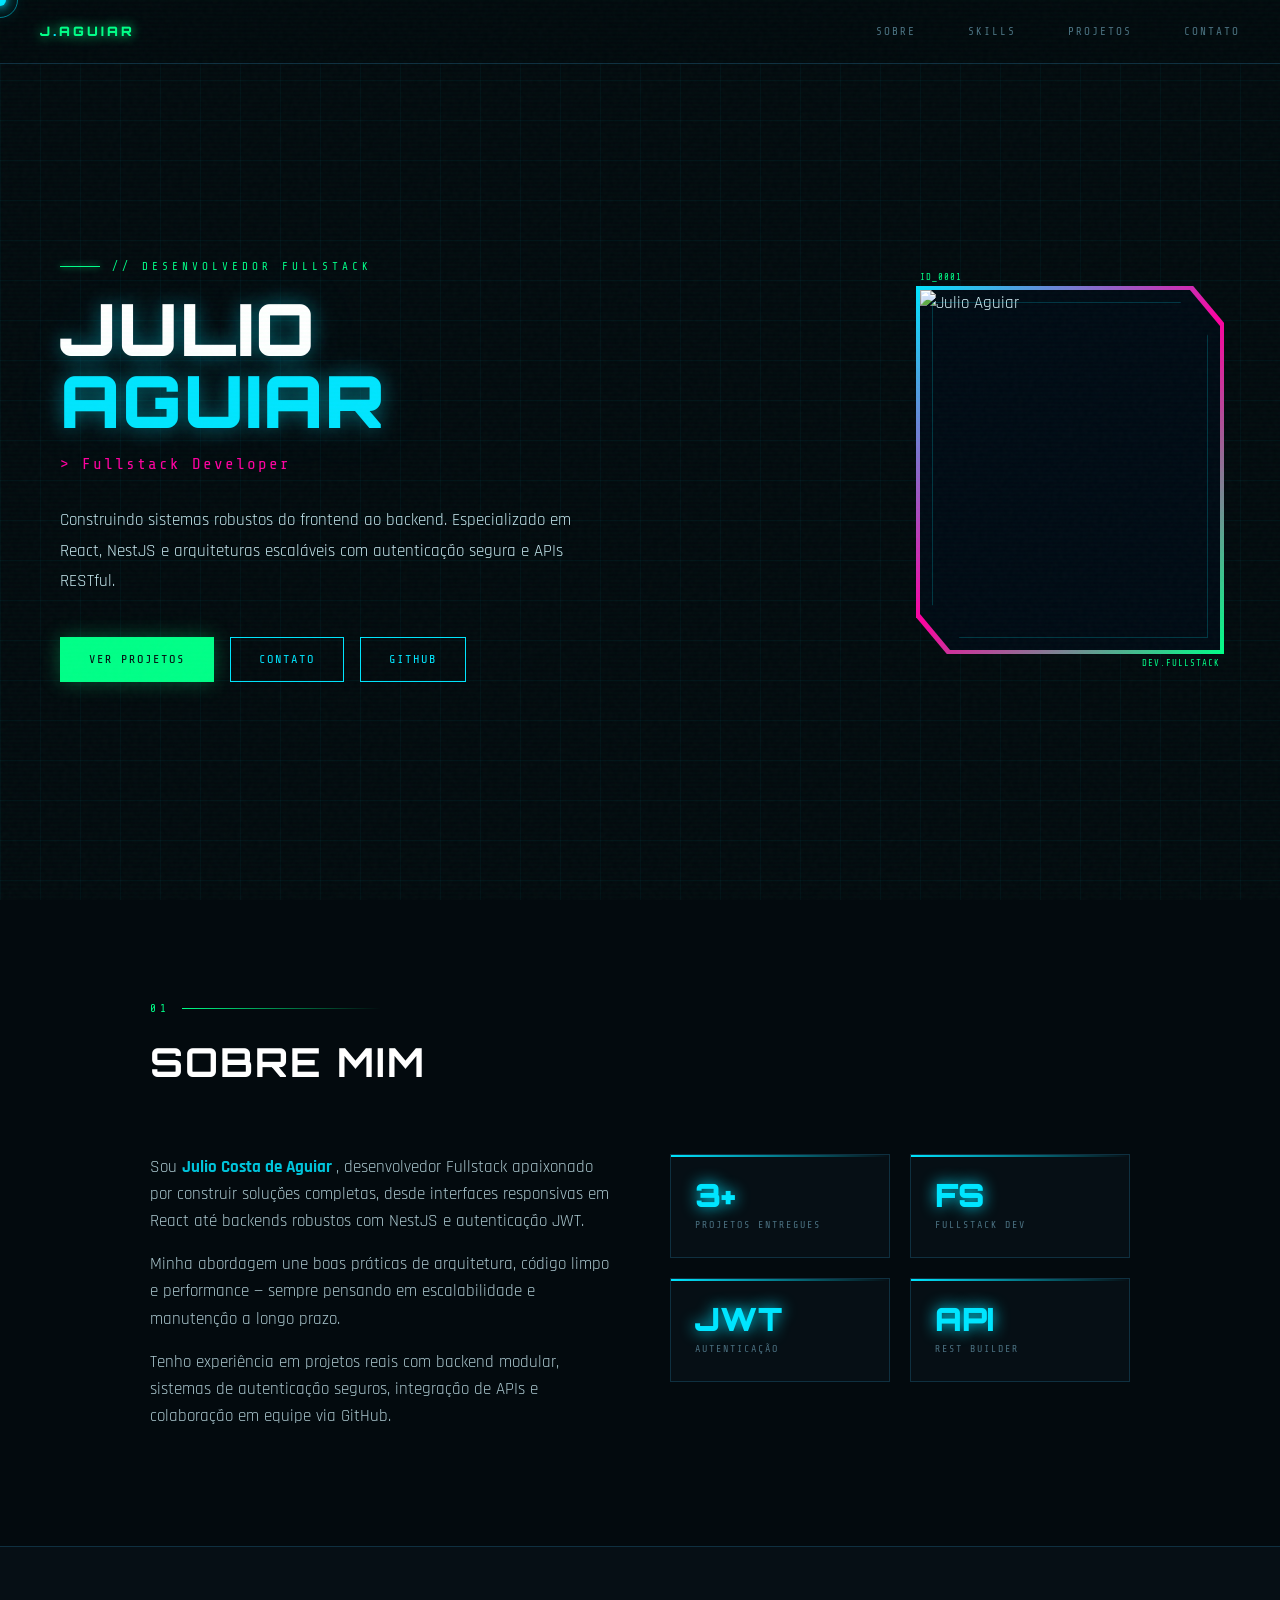
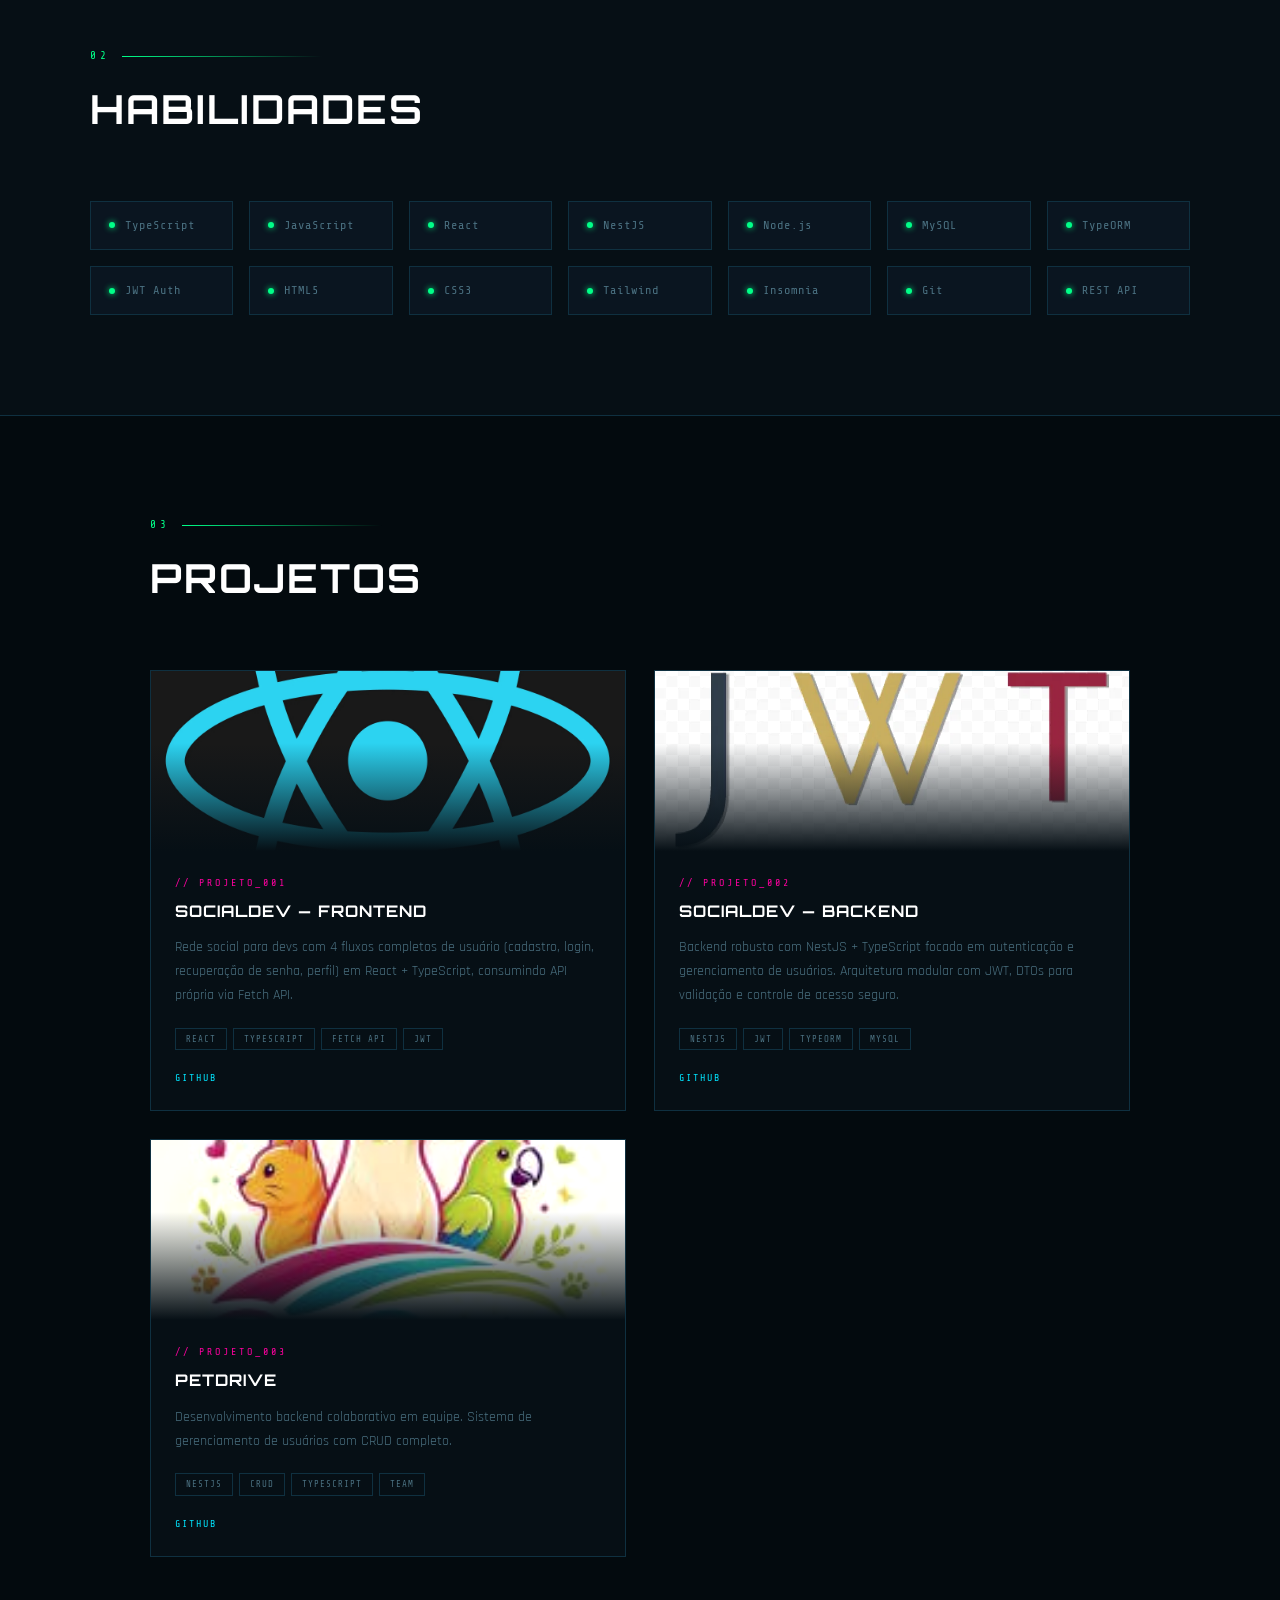
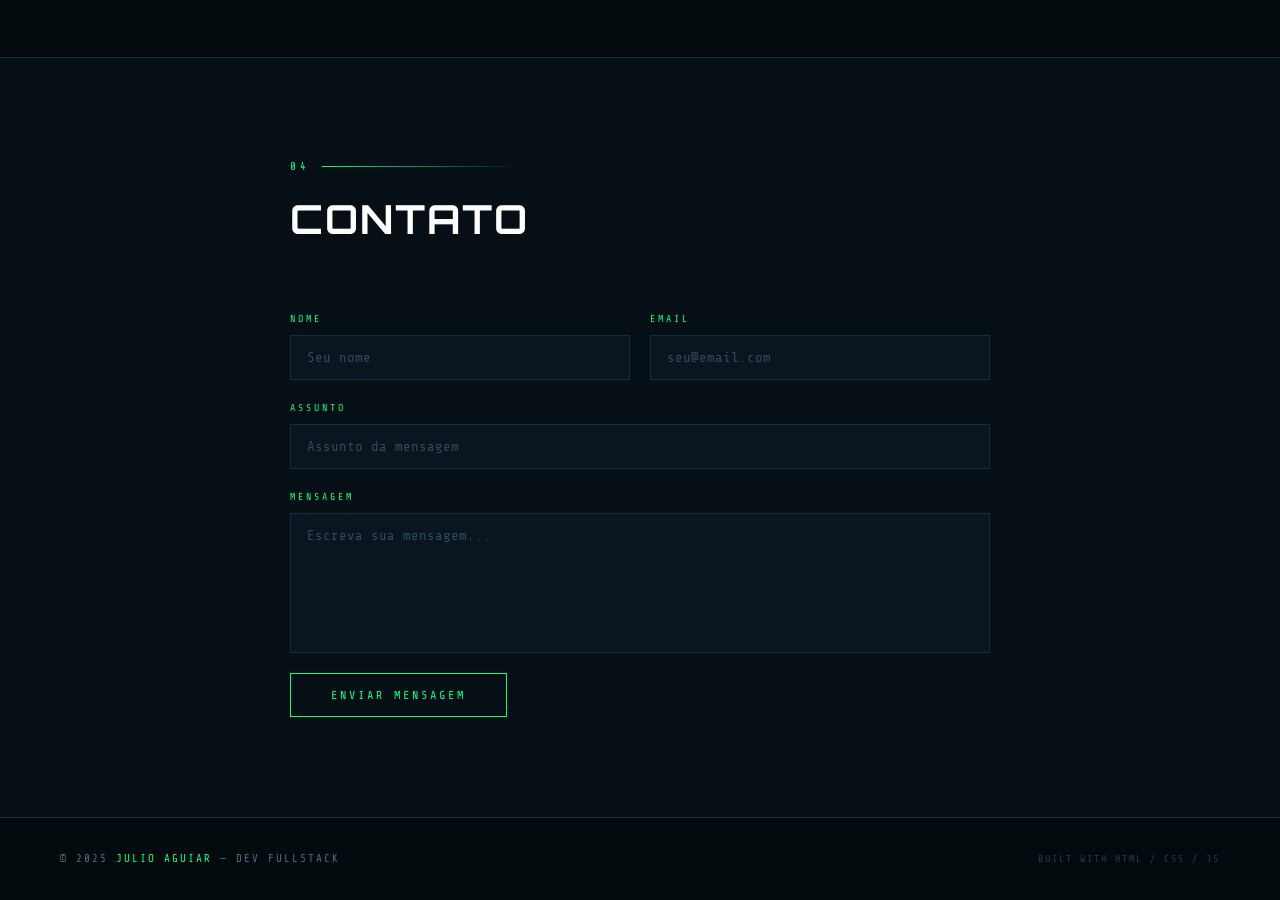
==== index.html @ 449b6cb3 "portfolio" ====
<!DOCTYPE html>
<html lang="pt-BR">
<head>
  <meta charset="UTF-8"/>
  <meta name="viewport" content="width=device-width, initial-scale=1.0"/>
  <title>Julio Aguiar | Dev Fullstack</title>

  <link href="https://fonts.googleapis.com/css2?family=Share+Tech+Mono&family=Orbitron:wght@400;700;900&family=Rajdhani:wght@300;400;600;700&display=swap" rel="stylesheet"/>

  <link rel="stylesheet" href="assets/css/style.css"/>
</head>

<body>

  <div class="noise-bg"></div>
  <div class="cursor" id="cursor"></div>
  <div class="cursor-ring" id="cursorRing"></div>

  <nav>
    <div class="nav-logo">J<span>.</span>AGUIAR</div>

    <div class="nav-links">
      <a href="#sobre">Sobre</a>
        <a href="#habilidades">Skills</a>
      <a href="#projetos">Projetos</a>
      <a href="#contato">Contato</a>
    </div>
  </nav>

        <section id="hero">
    <div class="hero-content">
  
         <div class="hero-tag fade-in fade-in-delay-1">
        <span>// Desenvolvedor Fullstack</span>
      </div>

      <h1 class="hero-name fade-in fade-in-delay-2">
        JULIO<span class="accent glitch">AGUIAR</span>
      </h1>

      <p class="hero-role fade-in fade-in-delay-3">
        Fullstack Developer
      </p>
 
         <p class="hero-desc fade-in fade-in-delay-4">
        Construindo sistemas robustos do frontend ao backend.
        Especializado em React, NestJS e arquiteturas escaláveis
        com autenticação segura e APIs RESTful.
      </p>

      <div class="hero-btns fade-in fade-in-delay-4">
        <a href="#projetos" class="btn btn-primary">Ver Projetos</a>

        <a href="#contato" class="btn btn-outline">
          Contato
        </a>

        <a
          href="https://github.com/JulioAguiar-ux"
          target="_blank"
          class="btn btn-outline"
        >
          GitHub
        </a>
      </div>
    </div>

    <div class="hero-photo float fade-in fade-in-delay-3">

      <span class="photo-corner tl">ID_0001</span>

      <img
        src="assets/img/julio IA.png"
        alt="Julio Aguiar"
        onerror="this.style.background='var(--bg3)';this.style.display='block'"
      />

      <span class="photo-corner br">DEV.FULLSTACK</span>

    </div>
  </section>

  <section id="sobre">

    <div class="section-header">
      <p class="section-label">01</p>
      <h2 class="section-title">Sobre Mim</h2>
    </div>

    <div class="sobre-grid">

      <div class="sobre-text">

        <p>
          Sou
          <strong style="color:var(--cyan)">
            Julio Costa de Aguiar
          </strong>,
          desenvolvedor Fullstack apaixonado por construir
          soluções completas, desde interfaces responsivas
          em React até backends robustos com NestJS
          e autenticação JWT.
        </p>

        <p>
          Minha abordagem une boas práticas de arquitetura,
          código limpo e performance — sempre pensando em
          escalabilidade e manutenção a longo prazo.
        </p>

        <p>
          Tenho experiência em projetos reais com backend modular,
          sistemas de autenticação seguros, integração de APIs
          e colaboração em equipe via GitHub.
        </p>

          </div>

      <div class="sobre-stats">

        <div class="stat-card">
          <div class="stat-num">3+</div>
            <div class="stat-label">Projetos Entregues</div>
        </div>

        <div class="stat-card">
          <div class="stat-num">FS</div>
          <div class="stat-label">Fullstack Dev</div>
        </div>

        <div class="stat-card">
          <div class="stat-num">JWT</div>
          <div class="stat-label">Autenticação</div>
        </div>

        <div class="stat-card">
          <div class="stat-num">API</div>
          <div class="stat-label">REST Builder</div>
        </div>

      </div>
    </div>
  </section>

  <section id="habilidades">

    <div class="inner">

      <div class="section-header">
        <p class="section-label">02</p>
        <h2 class="section-title">Habilidades</h2>
      </div>

      <div class="skills-grid">

        <div class="skill-chip"><span class="skill-dot"></span>TypeScript</div>
        <div class="skill-chip"><span class="skill-dot"></span>JavaScript</div>
        <div class="skill-chip"><span class="skill-dot"></span>React</div>
        <div class="skill-chip"><span class="skill-dot"></span>NestJS</div>
        <div class="skill-chip"><span class="skill-dot"></span>Node.js</div>
        <div class="skill-chip"><span class="skill-dot"></span>MySQL</div>
        <div class="skill-chip"><span class="skill-dot"></span>TypeORM</div>
        <div class="skill-chip"><span class="skill-dot"></span>JWT Auth</div>
        <div class="skill-chip"><span class="skill-dot"></span>HTML5</div>
        <div class="skill-chip"><span class="skill-dot"></span>CSS3</div>
        <div class="skill-chip"><span class="skill-dot"></span>Tailwind</div>
        <div class="skill-chip"><span class="skill-dot"></span>Insomnia</div>
        <div class="skill-chip"><span class="skill-dot"></span>Git</div>
        <div class="skill-chip"><span class="skill-dot"></span>REST API</div>

      </div>
    </div>
  </section>

  <section id="projetos">

    <div class="section-header">
      <p class="section-label">03</p>
      <h2 class="section-title">Projetos</h2>
    </div>

    <div class="projects-grid">

      <div class="project-card">

        <div class="project-img">

          <img
            src="assets/img/react.webp"
            alt="SocialDev Frontend"
            onerror="this.parentElement.style.background='var(--bg3)'"
          />

          <div class="project-img-overlay"></div>
        </div>

        <div class="project-body">

          <div class="project-num">// PROJETO_001</div>

          <h3 class="project-title">
            SocialDev — Frontend
          </h3>

          <p class="project-desc">
            Rede social para devs com 4 fluxos completos
            de usuário (cadastro, login, recuperação de senha,
            perfil) em React + TypeScript, consumindo API
            própria via Fetch API.
          </p>

          <div class="project-tags">
            <span class="tag">React</span>
            <span class="tag">TypeScript</span>
            <span class="tag">Fetch API</span>
            <span class="tag">JWT</span>
          </div>

          <div class="project-links">

            <a
              href="https://github.com/JulioAguiar-ux/Social-Dev"
              target="_blank"
              class="project-link"
            >
              GitHub
            </a>

          </div>
        </div>
      </div>

      <div class="project-card">

        <div class="project-img">

          <img
            src="assets/img/jwt.webp"
            alt="SocialDev Backend"
            onerror="this.parentElement.style.background='var(--bg3)'"
          />

          <div class="project-img-overlay"></div>
        </div>

        <div class="project-body">

          <div class="project-num">// PROJETO_002</div>

          <h3 class="project-title">
            SocialDev — Backend
          </h3>

          <p class="project-desc">
            Backend robusto com NestJS + TypeScript focado
            em autenticação e gerenciamento de usuários.
            Arquitetura modular com JWT, DTOs para validação
            e controle de acesso seguro.
          </p>

          <div class="project-tags">
            <span class="tag">NestJS</span>
            <span class="tag">JWT</span>
            <span class="tag">TypeORM</span>
            <span class="tag">MySQL</span>
          </div>

          <div class="project-links">

            <a
              href="https://github.com/JulioAguiar-ux/usuario-auth-jwt-dto"
              target="_blank"
              class="project-link"
            >
              GitHub
            </a>

          </div>
        </div>
      </div>

      <div class="project-card">

        <div class="project-img">

          <img
            src="assets/img/petdrive.jpeg"
            alt="PetDrive"
            onerror="this.parentElement.style.background='var(--bg3)'"
          />

          <div class="project-img-overlay"></div>
        </div>

        <div class="project-body">

          <div class="project-num">// PROJETO_003</div>

          <h3 class="project-title">
            PetDrive
          </h3>

          <p class="project-desc">
            Desenvolvimento backend colaborativo em equipe.
            Sistema de gerenciamento de usuários com CRUD completo.
          </p>

          <div class="project-tags">
            <span class="tag">NestJS</span>
            <span class="tag">CRUD</span>
            <span class="tag">TypeScript</span>
            <span class="tag">Team</span>
          </div>

          <div class="project-links">

            <a
              href="https://github.com/PetDrive/PetDrive/"
              target="_blank"
              class="project-link"
            >
              GitHub
            </a>

          </div>
        </div>
      </div>

    </div>
  </section>

  <section id="contato">

    <div class="inner">

      <div class="section-header">
        <p class="section-label">04</p>
        <h2 class="section-title">Contato</h2>
      </div>

      <form
        class="contact-form"
        action="https://formsubmit.co/juliocostadeaguiar@gmail.com"
        method="POST"
      >

        <input
          type="hidden"
          name="_subject"
          value="Nova mensagem do portfólio!"
        />

        <input
          type="hidden"
          name="_next"
          value="https://JulioAguiar-ux.github.io/portfolio/success.html"
        />

        <input
          type="hidden"
          name="_captcha"
          value="false"
        />

        <div class="form-row">

          <div class="form-group">
            <label class="form-label" for="name">
              Nome
            </label>

            <input
              class="form-input"
              type="text"
              id="name"
              name="name"
              placeholder="Seu nome"
              required
            />
          </div>

          <div class="form-group">

            <label class="form-label" for="email">
              Email
            </label>

            <input
              class="form-input"
              type="email"
              id="email"
              name="email"
              placeholder="seu@email.com"
              required
            />

          </div>
        </div>

        <div class="form-group">

          <label class="form-label" for="subject">
            Assunto
          </label>

          <input
            class="form-input"
            type="text"
            id="subject"
            name="subject"
            placeholder="Assunto da mensagem"
            required
          />
        </div>

        <div class="form-group">

          <label class="form-label" for="message">
            Mensagem
          </label>

          <textarea
            class="form-textarea"
            id="message"
            name="message"
            placeholder="Escreva sua mensagem..."
            required
          ></textarea>

        </div>

        <button type="submit" class="btn-send">
          <span>Enviar Mensagem</span>
        </button>

      </form>

    </div>
  </section>

  <footer>

    <div class="footer-text">
      © 2025 <span>JULIO AGUIAR</span> — DEV FULLSTACK
    </div>

    <div class="footer-text" style="font-size:10px;opacity:0.5">
      BUILT WITH HTML / CSS / JS
    </div>

  </footer>

  <script src="assets/js/script.js"></script>

</body>
</html>
---- assets/css/style.css ----
:root {
  --bg: #030a0e;
  --bg2: #060f15;
  --bg3: #0a1520;
  --green: #00ff88;
  --cyan: #00e5ff;
  --magenta: #ff00a0;
  --yellow: #f5e642;
  --dim: #1a2e3a;
  --text: #c8e8f0;
  --muted: #4a7080;
  --border: #0f3040;
}

*, *::before, *::after { box-sizing: border-box; margin: 0; padding: 0; }
html { scroll-behavior: smooth; }

body {
  background: var(--bg);
  color: var(--text);
  font-family: 'Rajdhani', sans-serif;
  font-size: 17px;
  line-height: 1.6;
  overflow-x: hidden;
  cursor: none;
}


.cursor {
  width: 12px; height: 12px;
  background: var(--cyan);
  border-radius: 50%;
  position: fixed;
  top: 0; left: 0;
  pointer-events: none;
  z-index: 9999;
  transform: translate(-50%,-50%);
  transition: transform 0.05s, background 0.2s;
  box-shadow: 0 0 8px var(--cyan), 0 0 20px var(--cyan);
}
.cursor-ring {
  width: 36px; height: 36px;
  border: 1px solid var(--cyan);
  border-radius: 50%;
  position: fixed;
  top: 0; left: 0;
  pointer-events: none;
  z-index: 9998;
  transform: translate(-50%,-50%);
  transition: transform 0.15s, opacity 0.2s;
  opacity: 0.5;
}


body::before {
  content: '';
  position: fixed;
  inset: 0;
  background: repeating-linear-gradient(
    0deg,
    transparent,
    transparent 2px,
    rgba(0,255,136,0.015) 2px,
    rgba(0,255,136,0.015) 4px
  );
  pointer-events: none;
  z-index: 1000;
}


body::after {
  content: '';
  position: fixed;
  inset: 0;
  background-image:
    linear-gradient(rgba(0,229,255,0.04) 1px, transparent 1px),
    linear-gradient(90deg, rgba(0,229,255,0.04) 1px, transparent 1px);
  background-size: 40px 40px;
  pointer-events: none;
  z-index: 0;
}


nav {
  position: fixed;
  top: 0; left: 0; right: 0;
  z-index: 500;
  display: flex;
  align-items: center;
  justify-content: space-between;
  padding: 0 40px;
  height: 64px;
  background: rgba(3,10,14,0.92);
  border-bottom: 1px solid var(--border);
  backdrop-filter: blur(8px);
}
.nav-logo {
  font-family: 'Orbitron', monospace;
  font-size: 13px;
  font-weight: 900;
  color: var(--green);
  letter-spacing: 3px;
  text-transform: uppercase;
  text-shadow: 0 0 12px var(--green);
}
.nav-logo span { color: var(--cyan); }
.nav-links { display: flex; gap: 32px; }
.nav-links a {
  font-family: 'Share Tech Mono', monospace;
  font-size: 11px;
  color: var(--muted);
  text-decoration: none;
  letter-spacing: 2px;
  text-transform: uppercase;
  transition: color 0.2s, text-shadow 0.2s;
  position: relative;
}
.nav-links a::before {
  content: '//';
  color: var(--green);
  margin-right: 4px;
  opacity: 0;
  transition: opacity 0.2s;
}
.nav-links a:hover { color: var(--cyan); text-shadow: 0 0 8px var(--cyan); }
.nav-links a:hover::before { opacity: 1; }


section { position: relative; z-index: 1; }


#hero {
  min-height: 100vh;
  display: flex;
  align-items: center;
  padding: 100px 60px 60px;
  gap: 80px;
}
.hero-content { flex: 1; }
.hero-tag {
  font-family: 'Share Tech Mono', monospace;
  font-size: 11px;
  color: var(--green);
  letter-spacing: 4px;
  text-transform: uppercase;
  margin-bottom: 16px;
  display: flex;
  align-items: center;
  gap: 12px;
}
.hero-tag::before {
  content: '';
  width: 40px; height: 1px;
  background: var(--green);
  box-shadow: 0 0 6px var(--green);
}
.hero-name {
  font-family: 'Orbitron', monospace;
  font-size: clamp(36px, 6vw, 72px);
  font-weight: 900;
  line-height: 1;
  color: #fff;
  text-transform: uppercase;
  letter-spacing: 2px;
  text-shadow:
    0 0 20px rgba(0,229,255,0.4),
    0 0 60px rgba(0,229,255,0.1);
}
.hero-name .accent { color: var(--cyan); display: block; }
.hero-role {
  font-family: 'Share Tech Mono', monospace;
  font-size: 16px;
  color: var(--magenta);
  margin-top: 16px;
  margin-bottom: 28px;
  letter-spacing: 2px;
}
.hero-role::before { content: '> '; }
.hero-desc {
  font-size: 17px;
  color: var(--text);
  max-width: 520px;
  line-height: 1.8;
  margin-bottom: 40px;
  opacity: 0.8;
}
.hero-btns { display: flex; gap: 16px; flex-wrap: wrap; }
.btn {
  font-family: 'Share Tech Mono', monospace;
  font-size: 12px;
  letter-spacing: 2px;
  text-transform: uppercase;
  padding: 12px 28px;
  border: 1px solid;
  text-decoration: none;
  display: inline-flex;
  align-items: center;
  gap: 8px;
  transition: all 0.25s;
  position: relative;
  overflow: hidden;
  cursor: none;
}
.btn-primary {
  color: var(--bg);
  background: var(--green);
  border-color: var(--green);
  box-shadow: 0 0 20px rgba(0,255,136,0.3);
}
.btn-primary:hover {
  background: transparent;
  color: var(--green);
  box-shadow: 0 0 30px rgba(0,255,136,0.5), inset 0 0 20px rgba(0,255,136,0.1);
}
.btn-outline {
  color: var(--cyan);
  background: transparent;
  border-color: var(--cyan);
}
.btn-outline:hover {
  background: rgba(0,229,255,0.1);
  box-shadow: 0 0 20px rgba(0,229,255,0.3);
}


.hero-photo {
  flex-shrink: 0;
  position: relative;
  width: 300px;
  height: 360px;
}
.hero-photo img {
  width: 100%;
  height: 100%;
  object-fit: cover;
  object-position: top;
  filter: saturate(0.8) contrast(1.1);
  clip-path: polygon(0 0, 90% 0, 100% 10%, 100% 100%, 10% 100%, 0 90%);
  position: relative;
  z-index: 2;
}
.hero-photo::before {
  content: '';
  position: absolute;
  inset: -4px;
  background: linear-gradient(135deg, var(--cyan), var(--magenta), var(--green));
  clip-path: polygon(0 0, 90% 0, 100% 10%, 100% 100%, 10% 100%, 0 90%);
  z-index: 1;
}
.hero-photo::after {
  content: '';
  position: absolute;
  inset: 12px;
  border: 1px solid rgba(0,229,255,0.2);
  clip-path: polygon(0 0, 90% 0, 100% 10%, 100% 100%, 10% 100%, 0 90%);
  z-index: 3;
  pointer-events: none;
}
.photo-corner {
  position: absolute;
  font-family: 'Share Tech Mono', monospace;
  font-size: 9px;
  color: var(--green);
  z-index: 4;
  letter-spacing: 1px;
}
.photo-corner.tl { top: -20px; left: 0; }
.photo-corner.br { bottom: -20px; right: 0; }


.section-header { margin-bottom: 60px; }
.section-label {
  font-family: 'Share Tech Mono', monospace;
  font-size: 11px;
  color: var(--green);
  letter-spacing: 4px;
  text-transform: uppercase;
  display: flex;
  align-items: center;
  gap: 12px;
  margin-bottom: 12px;
}
.section-label::after {
  content: '';
  flex: 1;
  height: 1px;
  background: linear-gradient(to right, var(--green), transparent);
  max-width: 200px;
}
.section-title {
  font-family: 'Orbitron', monospace;
  font-size: clamp(24px, 4vw, 40px);
  font-weight: 700;
  color: #fff;
  text-transform: uppercase;
  letter-spacing: 2px;
}


#sobre {
  padding: 100px 60px;
  max-width: 1100px;
  margin: 0 auto;
}
.sobre-grid {
  display: grid;
  grid-template-columns: 1fr 1fr;
  gap: 60px;
  align-items: start;
}
.sobre-text p {
  color: var(--text);
  opacity: 0.85;
  margin-bottom: 16px;
  font-size: 17px;
}
.sobre-stats {
  display: grid;
  grid-template-columns: 1fr 1fr;
  gap: 20px;
}
.stat-card {
  background: var(--bg2);
  border: 1px solid var(--border);
  padding: 24px;
  position: relative;
  overflow: hidden;
  transition: border-color 0.3s;
}
.stat-card::before {
  content: '';
  position: absolute;
  top: 0; left: 0; right: 0;
  height: 2px;
  background: linear-gradient(90deg, var(--cyan), transparent);
}
.stat-card:hover { border-color: var(--cyan); }
.stat-num {
  font-family: 'Orbitron', monospace;
  font-size: 32px;
  font-weight: 900;
  color: var(--cyan);
  text-shadow: 0 0 15px var(--cyan);
  line-height: 1;
}
.stat-label {
  font-family: 'Share Tech Mono', monospace;
  font-size: 10px;
  color: var(--muted);
  text-transform: uppercase;
  letter-spacing: 2px;
  margin-top: 6px;
}


#habilidades {
  padding: 100px 60px;
  background: var(--bg2);
  border-top: 1px solid var(--border);
  border-bottom: 1px solid var(--border);
}
#habilidades .inner { max-width: 1100px; margin: 0 auto; }
.skills-grid {
  display: grid;
  grid-template-columns: repeat(auto-fill, minmax(130px, 1fr));
  gap: 16px;
}
.skill-chip {
  background: var(--bg3);
  border: 1px solid var(--border);
  padding: 14px 18px;
  display: flex;
  align-items: center;
  gap: 10px;
  font-family: 'Share Tech Mono', monospace;
  font-size: 12px;
  color: var(--muted);
  letter-spacing: 1px;
  transition: all 0.3s;
  position: relative;
  overflow: hidden;
  cursor: default;
}
.skill-chip::after {
  content: '';
  position: absolute;
  inset: 0;
  background: linear-gradient(135deg, rgba(0,255,136,0.05), transparent);
  opacity: 0;
  transition: opacity 0.3s;
}
.skill-chip:hover {
  color: var(--green);
  border-color: var(--green);
  box-shadow: 0 0 16px rgba(0,255,136,0.15), inset 0 0 16px rgba(0,255,136,0.05);
}
.skill-chip:hover::after { opacity: 1; }
.skill-dot {
  width: 6px; height: 6px;
  border-radius: 50%;
  background: var(--green);
  flex-shrink: 0;
  box-shadow: 0 0 6px var(--green);
}


#projetos {
  padding: 100px 60px;
  max-width: 1100px;
  margin: 0 auto;
}
.projects-grid {
  display: grid;
  grid-template-columns: repeat(auto-fill, minmax(320px, 1fr));
  gap: 28px;
}
.project-card {
  background: var(--bg2);
  border: 1px solid var(--border);
  position: relative;
  overflow: hidden;
  transition: border-color 0.3s, transform 0.3s;
}
.project-card::before {
  content: '';
  position: absolute;
  top: 0; left: -100%;
  width: 100%; height: 2px;
  background: linear-gradient(90deg, transparent, var(--cyan), transparent);
  transition: left 0.5s;
}
.project-card:hover::before { left: 100%; }
.project-card:hover {
  border-color: var(--cyan);
  transform: translateY(-4px);
  box-shadow: 0 16px 40px rgba(0,0,0,0.4), 0 0 20px rgba(0,229,255,0.1);
}
.project-img {
  width: 100%;
  height: 180px;
  overflow: hidden;
  position: relative;
  background: var(--bg3);
  display: flex;
  align-items: center;
  justify-content: center;
}
.project-img img {
  width: 100%;
  height: 100%;
  object-fit: cover;
  filter: saturate(0.7) contrast(1.1);
  transition: filter 0.4s, transform 0.4s;
}
.project-card:hover .project-img img {
  filter: saturate(1) contrast(1.1);
  transform: scale(1.05);
}
.project-img-overlay {
  position: absolute;
  inset: 0;
  background: linear-gradient(0deg, var(--bg2) 0%, transparent 60%);
  pointer-events: none;
}
.project-body { padding: 24px; }
.project-num {
  font-family: 'Share Tech Mono', monospace;
  font-size: 10px;
  color: var(--magenta);
  letter-spacing: 3px;
  margin-bottom: 8px;
}
.project-title {
  font-family: 'Orbitron', monospace;
  font-size: 16px;
  font-weight: 700;
  color: #fff;
  text-transform: uppercase;
  letter-spacing: 1px;
  margin-bottom: 12px;
}
.project-desc {
  font-size: 14px;
  color: var(--muted);
  line-height: 1.7;
  margin-bottom: 20px;
}
.project-tags {
  display: flex;
  flex-wrap: wrap;
  gap: 6px;
  margin-bottom: 20px;
}
.tag {
  font-family: 'Share Tech Mono', monospace;
  font-size: 9px;
  padding: 3px 10px;
  border: 1px solid var(--border);
  color: var(--muted);
  letter-spacing: 1px;
  text-transform: uppercase;
}
.project-links { display: flex; gap: 12px; }
.project-link {
  font-family: 'Share Tech Mono', monospace;
  font-size: 10px;
  color: var(--cyan);
  text-decoration: none;
  letter-spacing: 2px;
  text-transform: uppercase;
  display: flex;
  align-items: center;
  gap: 6px;
  transition: color 0.2s, text-shadow 0.2s;
}
.project-link:hover {
  color: var(--green);
  text-shadow: 0 0 8px var(--green);
}
.project-link svg { width: 12px; height: 12px; }


#contato {
  padding: 100px 60px;
  background: var(--bg2);
  border-top: 1px solid var(--border);
}
#contato .inner { max-width: 700px; margin: 0 auto; }
.contact-form {
  display: flex;
  flex-direction: column;
  gap: 20px;
}
.form-row { display: grid; grid-template-columns: 1fr 1fr; gap: 20px; }
.form-group { display: flex; flex-direction: column; gap: 8px; }
.form-label {
  font-family: 'Share Tech Mono', monospace;
  font-size: 10px;
  color: var(--green);
  letter-spacing: 3px;
  text-transform: uppercase;
}
.form-input, .form-textarea {
  background: var(--bg3);
  border: 1px solid var(--border);
  color: var(--text);
  font-family: 'Share Tech Mono', monospace;
  font-size: 14px;
  padding: 14px 16px;
  outline: none;
  transition: border-color 0.2s, box-shadow 0.2s;
  resize: none;
  cursor: none;
}
.form-input:focus, .form-textarea:focus {
  border-color: var(--cyan);
  box-shadow: 0 0 16px rgba(0,229,255,0.1), inset 0 0 12px rgba(0,229,255,0.04);
}
.form-input::placeholder, .form-textarea::placeholder {
  color: var(--muted);
  opacity: 0.6;
}
.form-textarea { min-height: 140px; }
.btn-send {
  align-self: flex-start;
  background: transparent;
  border: 1px solid var(--green);
  color: var(--green);
  font-family: 'Share Tech Mono', monospace;
  font-size: 12px;
  letter-spacing: 3px;
  text-transform: uppercase;
  padding: 14px 40px;
  cursor: none;
  transition: all 0.3s;
  position: relative;
  overflow: hidden;
}
.btn-send::before {
  content: '';
  position: absolute;
  inset: 0;
  background: var(--green);
  transform: scaleX(0);
  transform-origin: left;
  transition: transform 0.3s;
  z-index: 0;
}
.btn-send span { position: relative; z-index: 1; }
.btn-send:hover { color: var(--bg); }
.btn-send:hover::before { transform: scaleX(1); }


.contact-info {
  display: flex;
  gap: 32px;
  margin-top: 48px;
  flex-wrap: wrap;
}
.contact-item {
  display: flex;
  align-items: center;
  gap: 10px;
  font-family: 'Share Tech Mono', monospace;
  font-size: 12px;
  color: var(--muted);
  text-decoration: none;
  letter-spacing: 1px;
  transition: color 0.2s;
}
.contact-item:hover { color: var(--cyan); }
.contact-icon {
  width: 32px; height: 32px;
  border: 1px solid var(--border);
  display: flex;
  align-items: center;
  justify-content: center;
  color: var(--cyan);
  transition: border-color 0.2s, box-shadow 0.2s;
  flex-shrink: 0;
}
.contact-item:hover .contact-icon {
  border-color: var(--cyan);
  box-shadow: 0 0 10px rgba(0,229,255,0.3);
}


footer {
  padding: 32px 60px;
  border-top: 1px solid var(--border);
  display: flex;
  align-items: center;
  justify-content: space-between;
  position: relative;
  z-index: 1;
}
.footer-text {
  font-family: 'Share Tech Mono', monospace;
  font-size: 11px;
  color: var(--muted);
  letter-spacing: 2px;
}
.footer-text span { color: var(--green); }


@keyframes glitch {
  0%   { text-shadow:  2px 0 var(--magenta), -2px 0 var(--cyan); }
  20%  { text-shadow: -2px 0 var(--magenta),  2px 0 var(--cyan); }
  40%  { text-shadow:  2px 0 var(--cyan),    -2px 0 var(--magenta); }
  60%  { text-shadow: -1px 0 var(--green),    1px 0 var(--magenta); }
  80%  { text-shadow:  1px 0 var(--green),   -1px 0 var(--cyan); }
  100% { text-shadow:  2px 0 var(--magenta), -2px 0 var(--cyan); }
}
.glitch { animation: glitch 3s infinite; }

@keyframes blink {
  0%, 100% { opacity: 1; }
  50%       { opacity: 0; }
}

@keyframes float {
  0%, 100% { transform: translateY(0); }
  50%       { transform: translateY(-10px); }
}
.float { animation: float 4s ease-in-out infinite; }

@keyframes fadeIn {
  from { opacity: 0; transform: translateY(20px); }
  to   { opacity: 1; transform: translateY(0); }
}
.fade-in            { animation: fadeIn 0.8s ease forwards; }
.fade-in-delay-1    { animation-delay: 0.10s; opacity: 0; }
.fade-in-delay-2    { animation-delay: 0.25s; opacity: 0; }
.fade-in-delay-3    { animation-delay: 0.40s; opacity: 0; }
.fade-in-delay-4    { animation-delay: 0.55s; opacity: 0; }


.noise-bg {
  position: fixed;
  inset: 0;
  opacity: 0.025;
  background-image: url("data:image/svg+xml,%3Csvg viewBox='0 0 200 200' xmlns='http://www.w3.org/2000/svg'%3E%3Cfilter id='n'%3E%3CfeTurbulence type='fractalNoise' baseFrequency='0.9' numOctaves='4' stitchTiles='stitch'/%3E%3C/filter%3E%3Crect width='100%25' height='100%25' filter='url(%23n)'/%3E%3C/svg%3E");
  pointer-events: none;
  z-index: 999;
}

@media (max-width: 768px) {
  nav { padding: 0 20px; }
  .nav-links { display: none; }
  #hero { flex-direction: column-reverse; padding: 100px 24px 60px; gap: 40px; align-items: flex-start; }
  .hero-photo { width: 200px; height: 240px; margin: 0 auto; }
  #sobre, #projetos { padding: 80px 24px; }
  #habilidades { padding: 80px 24px; }
  #contato { padding: 80px 24px; }
  .form-row { grid-template-columns: 1fr; }
  footer { flex-direction: column; gap: 12px; padding: 24px; text-align: center; }
  .sobre-grid { grid-template-columns: 1fr; }
}
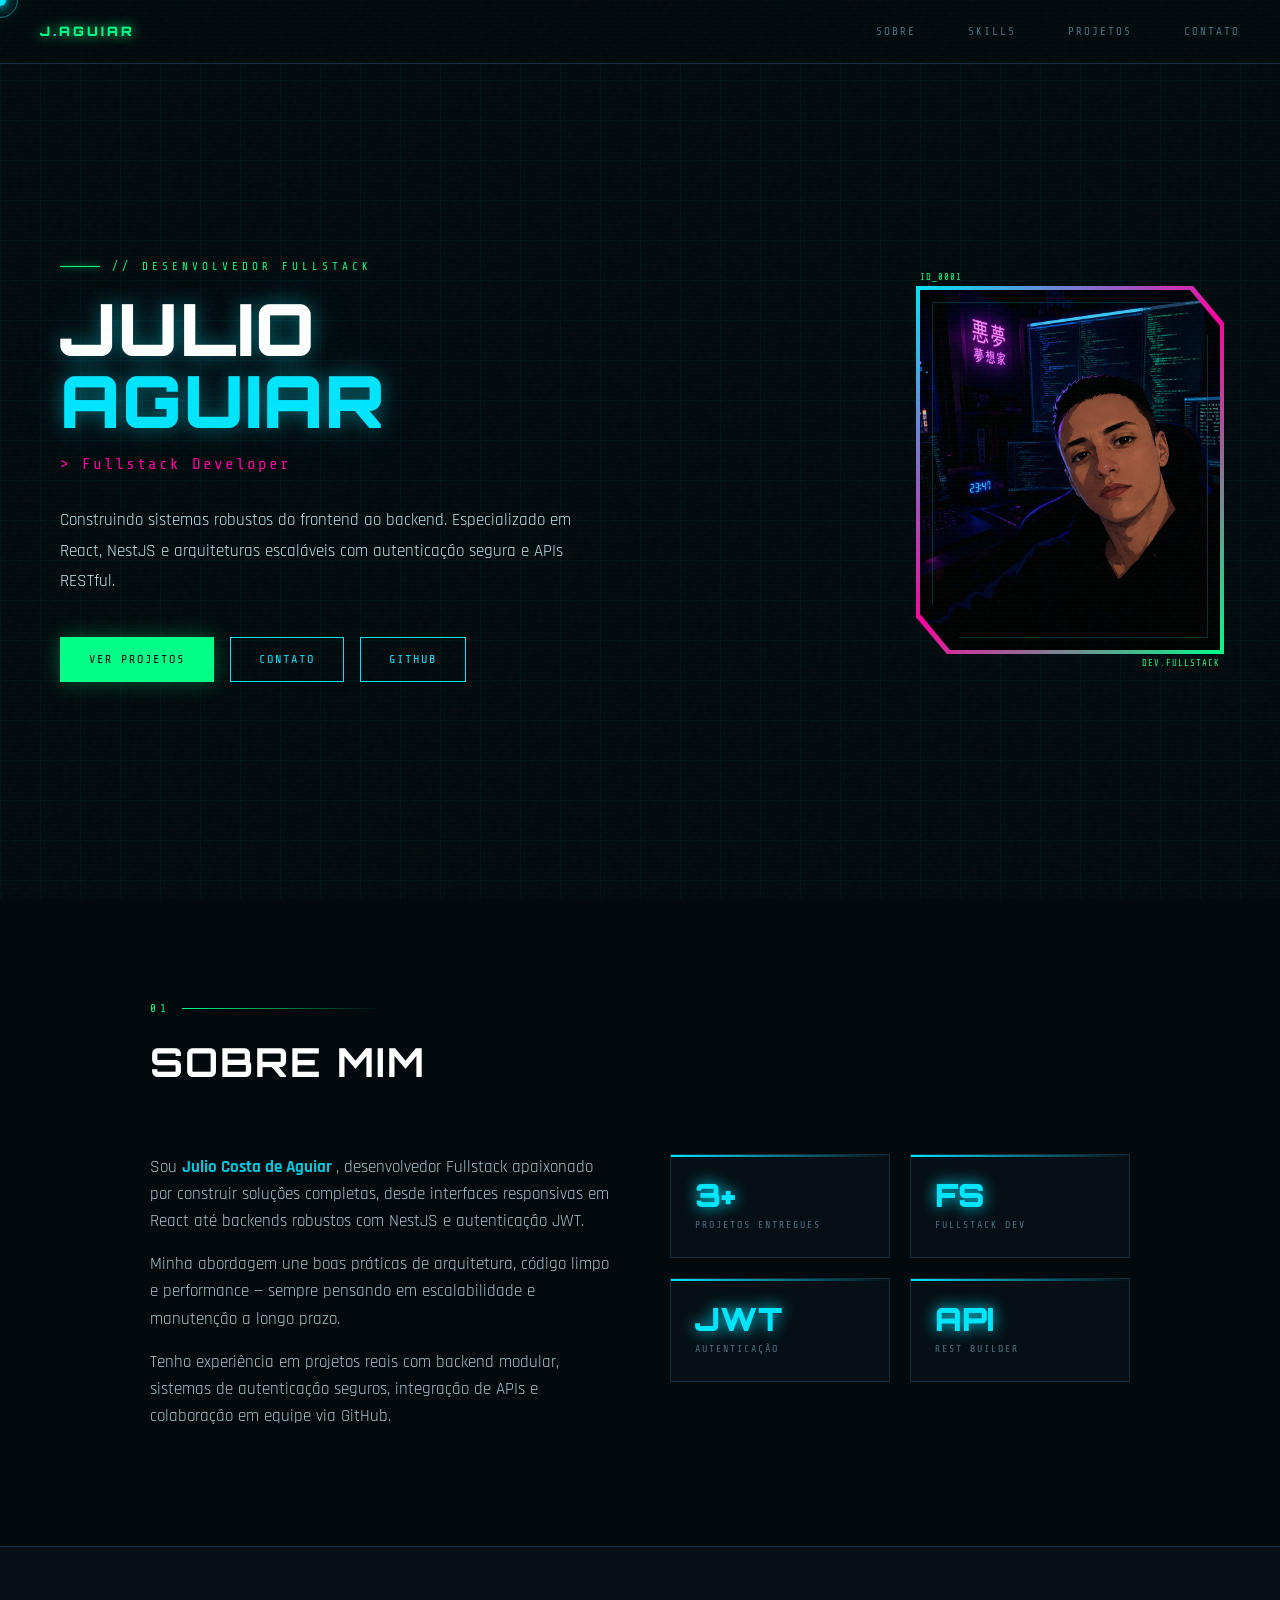
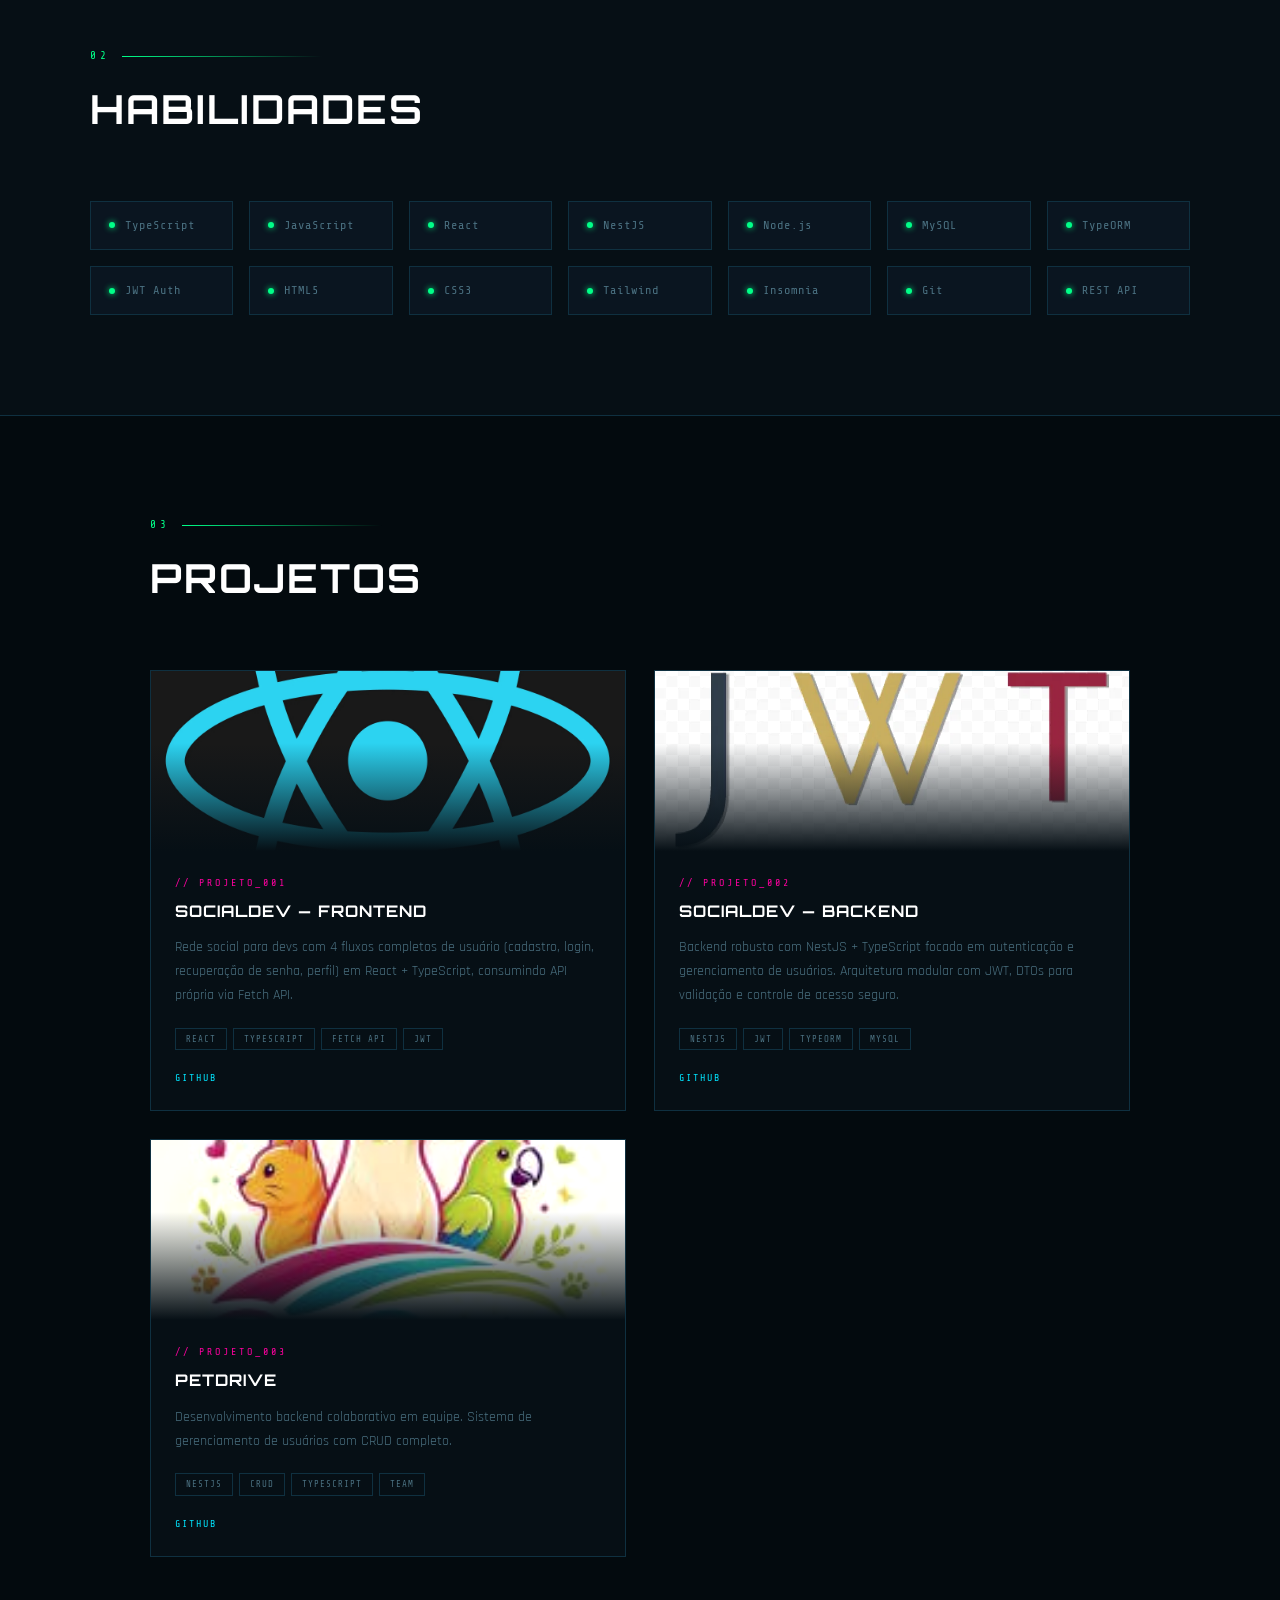
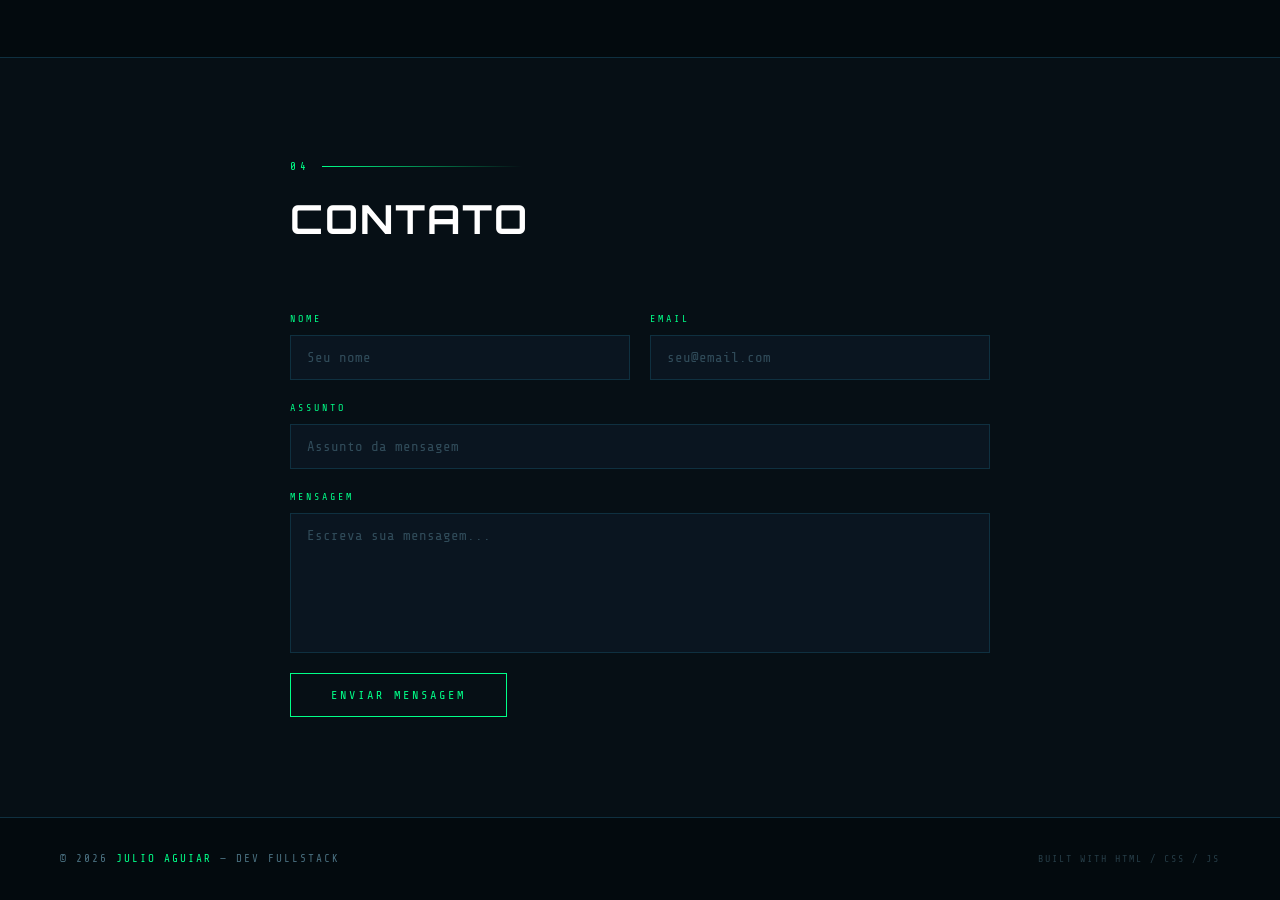
==== commit eaecbe43: "fix" ====
--- a/index.html
+++ b/index.html
@@ -70,8 +70,8 @@
       <span class="photo-corner tl">ID_0001</span>
 
       <img
-        src="assets/img/julio IA.png"
-        alt="Julio Aguiar"
+         src="./assets/img/julioIA.png"
+         alt="Julio Aguiar"
         onerror="this.style.background='var(--bg3)';this.style.display='block'"
       />
 
@@ -441,7 +441,7 @@
   <footer>
 
     <div class="footer-text">
-      © 2025 <span>JULIO AGUIAR</span> — DEV FULLSTACK
+      © 2026 <span>JULIO AGUIAR</span> — DEV FULLSTACK
     </div>
 
     <div class="footer-text" style="font-size:10px;opacity:0.5">
